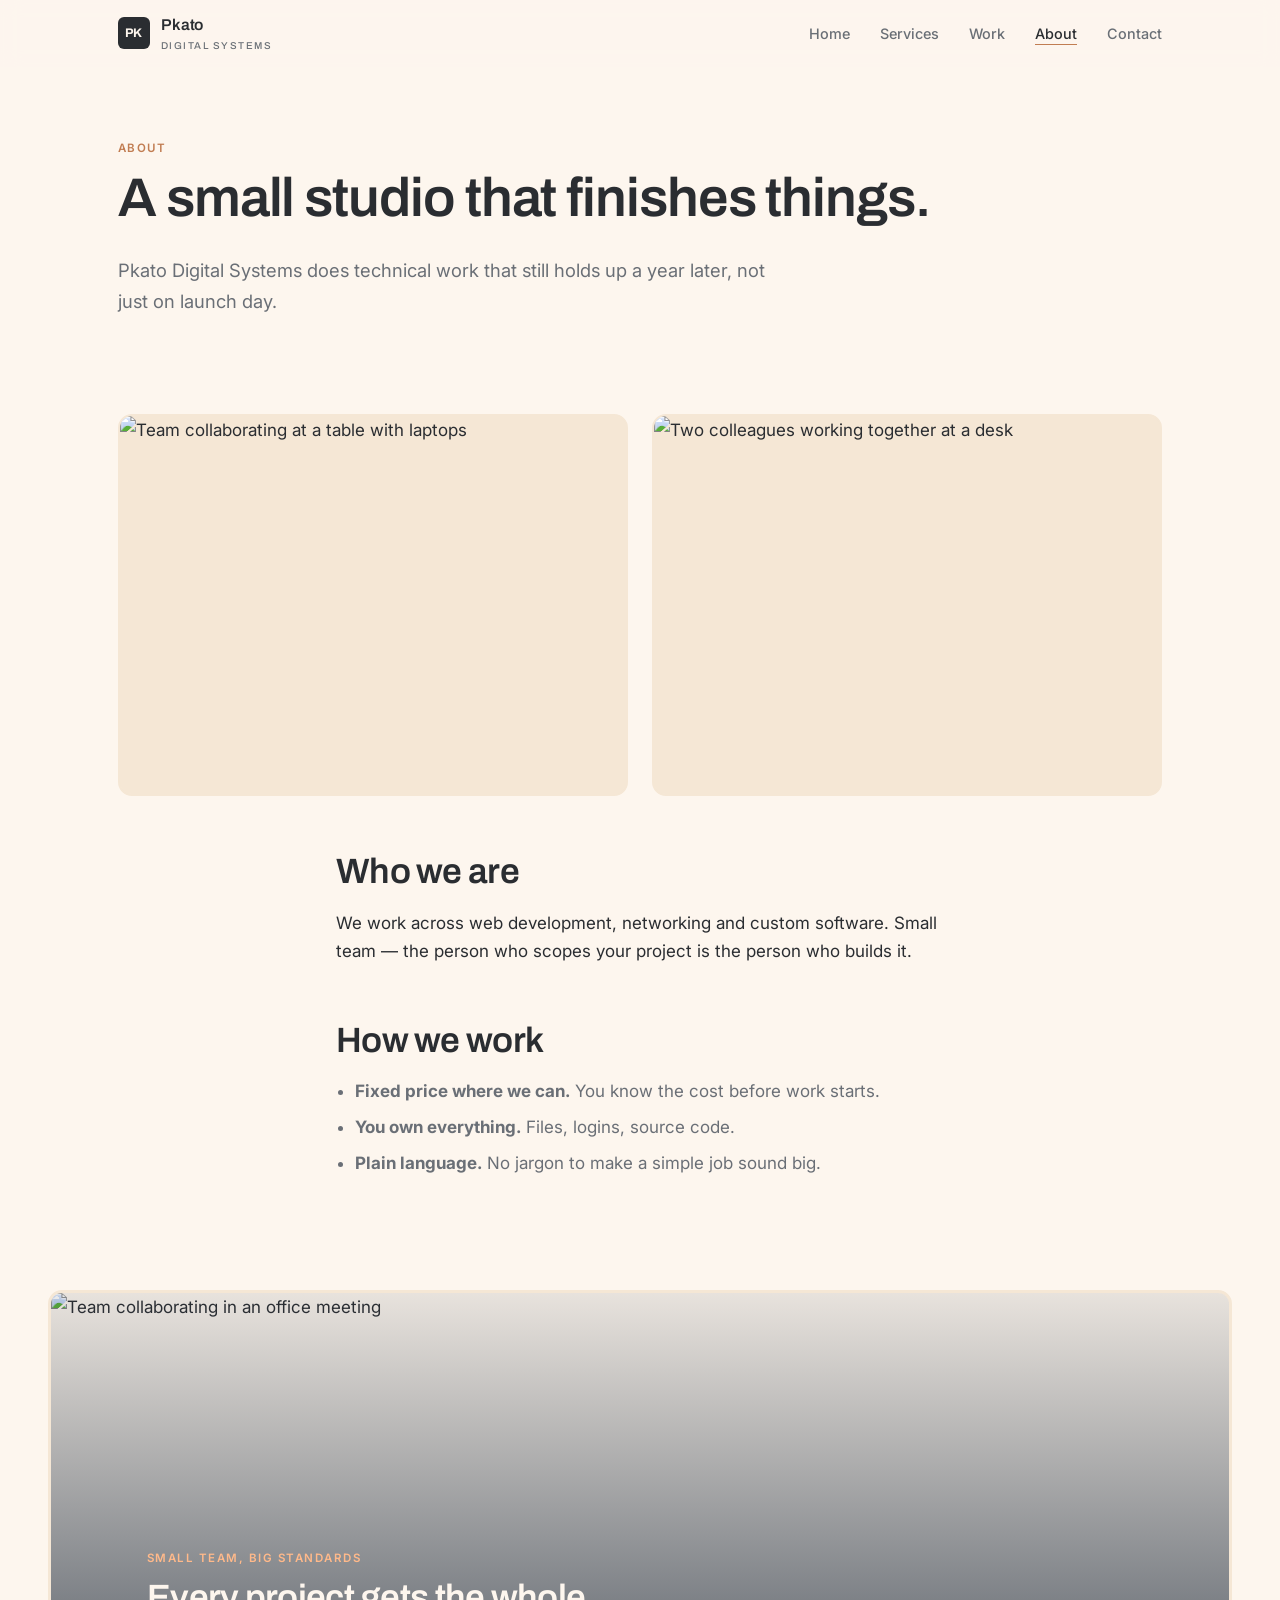
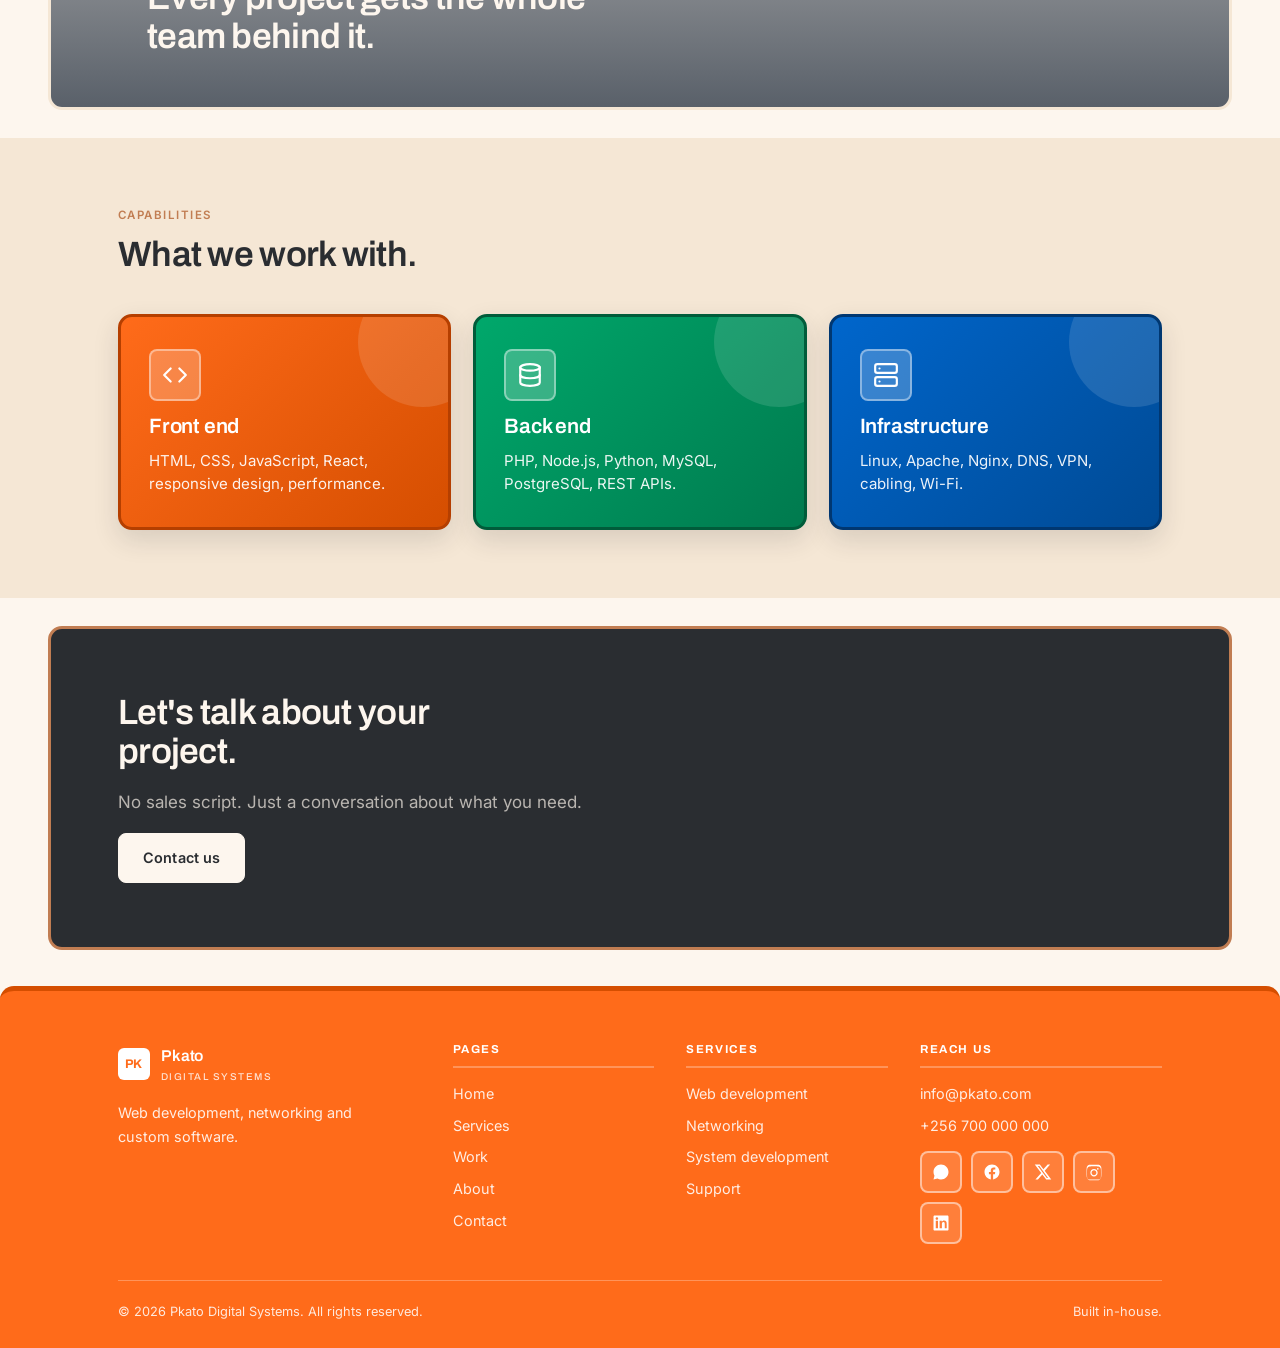
==== about.html @ 82ded81c "first upload" ====
<!DOCTYPE html>
<html lang="en">
<head>
<meta charset="utf-8">
<meta name="viewport" content="width=device-width, initial-scale=1">
<title>About — Pkato Digital Systems</title>
<meta name="description" content="A small technical studio building websites, networks and software.">
<link rel="preconnect" href="https://fonts.googleapis.com">
<link rel="preconnect" href="https://fonts.gstatic.com" crossorigin>
<link href="https://fonts.googleapis.com/css2?family=Archivo:wght@400;500;600;700&family=Inter:wght@400;500;600&display=swap" rel="stylesheet">
<link rel="stylesheet" href="css/style.css">
<link rel="icon" href="data:image/svg+xml,<svg xmlns='http://www.w3.org/2000/svg' viewBox='0 0 100 100'><rect width='100' height='100' fill='%23ff6b1a'/><text x='50' y='68' font-size='52' font-family='Arial' font-weight='bold' fill='%23fff' text-anchor='middle'>P</text></svg>">
</head>
<body>

<header class="site-header">
  <div class="wrap">
    <a class="brand" href="index.html">
      <span class="brand-mark">PK</span>
      <span class="brand-text">Pkato<span>Digital Systems</span></span>
    </a>
    <button class="nav-toggle" aria-label="Menu" aria-expanded="false">
      <span></span><span></span><span></span>
    </button>
    <nav class="site-nav">
      <ul>
        <li><a href="index.html">Home</a></li>
        <li><a href="services.html">Services</a></li>
        <li><a href="work.html">Work</a></li>
        <li><a href="about.html" aria-current="page">About</a></li>
        <li><a href="contact.html">Contact</a></li>
      </ul>
    </nav>
  </div>
</header>

<main>

  <section class="hero" style="padding-bottom:0">
    <div class="wrap">
      <p class="eyebrow">About</p>
      <h1>A small studio that finishes things.</h1>
      <p class="lede">Pkato Digital Systems does technical work that still holds up a year later, not just on launch day.</p>
    </div>
  </section>

  <section class="section">
    <div class="wrap">
      <div class="about-grid">
        <div class="img-frame">
          <img src="https://images.unsplash.com/photo-1522071820081-009f0129c71c?auto=format&fit=crop&w=900&q=80" alt="Team collaborating at a table with laptops">
        </div>
        <div class="img-frame">
          <img src="https://images.unsplash.com/photo-1600880292203-757bb62b4baf?auto=format&fit=crop&w=900&q=80" alt="Two colleagues working together at a desk">
        </div>
      </div>
    </div>

    <div class="wrap prose" style="margin-top:clamp(32px,5vw,56px)">
      <h2>Who we are</h2>
      <p>We work across web development, networking and custom software. Small team — the person who scopes your project is the person who builds it.</p>

      <h2>How we work</h2>
      <ul>
        <li><strong>Fixed price where we can.</strong> You know the cost before work starts.</li>
        <li><strong>You own everything.</strong> Files, logins, source code.</li>
        <li><strong>Plain language.</strong> No jargon to make a simple job sound big.</li>
      </ul>
    </div>
  </section>

  <section class="image-band">
    <img src="https://images.unsplash.com/photo-1552664730-d307ca884978?auto=format&fit=crop&w=1600&q=80" alt="Team collaborating in an office meeting">
    <div class="image-band-overlay">
      <div class="wrap">
        <p class="eyebrow">Small team, big standards</p>
        <h2>Every project gets the whole team behind it.</h2>
      </div>
    </div>
  </section>

  <section class="section section-alt">
    <div class="wrap">
      <div class="section-head reveal">
        <p class="eyebrow">Capabilities</p>
        <h2>What we work with.</h2>
      </div>
      <div class="cap-grid">
        <div class="cap-card cap-orange reveal">
          <span class="cap-icon">
            <svg viewBox="0 0 24 24" fill="none" stroke="currentColor" stroke-width="2" stroke-linecap="round" stroke-linejoin="round"><polyline points="16 18 22 12 16 6"/><polyline points="8 6 2 12 8 18"/></svg>
          </span>
          <h3>Front end</h3>
          <p>HTML, CSS, JavaScript, React, responsive design, performance.</p>
        </div>
        <div class="cap-card cap-green reveal">
          <span class="cap-icon">
            <svg viewBox="0 0 24 24" fill="none" stroke="currentColor" stroke-width="2" stroke-linecap="round" stroke-linejoin="round"><ellipse cx="12" cy="5" rx="9" ry="3"/><path d="M21 12c0 1.66-4 3-9 3s-9-1.34-9-3"/><path d="M3 5v14c0 1.66 4 3 9 3s9-1.34 9-3V5"/></svg>
          </span>
          <h3>Back end</h3>
          <p>PHP, Node.js, Python, MySQL, PostgreSQL, REST APIs.</p>
        </div>
        <div class="cap-card cap-blue reveal">
          <span class="cap-icon">
            <svg viewBox="0 0 24 24" fill="none" stroke="currentColor" stroke-width="2" stroke-linecap="round" stroke-linejoin="round"><rect x="2" y="2" width="20" height="8" rx="2"/><rect x="2" y="14" width="20" height="8" rx="2"/><line x1="6" y1="6" x2="6.01" y2="6"/><line x1="6" y1="18" x2="6.01" y2="18"/></svg>
          </span>
          <h3>Infrastructure</h3>
          <p>Linux, Apache, Nginx, DNS, VPN, cabling, Wi-Fi.</p>
        </div>
      </div>
    </div>
  </section>

  <section class="cta">
    <div class="wrap">
      <h2>Let's talk about your project.</h2>
      <p>No sales script. Just a conversation about what you need.</p>
      <a class="btn btn-solid" href="contact.html">Contact us</a>
    </div>
  </section>

</main>

<footer class="site-footer">
  <div class="wrap">
    <div class="cols">
      <div>
        <a class="brand" href="index.html">
          <span class="brand-mark">PK</span>
          <span class="brand-text">Pkato<span>Digital Systems</span></span>
        </a>
        <p style="margin-top:16px;max-width:32ch">Web development, networking and custom software.</p>
      </div>
      <div>
        <h4>Pages</h4>
        <ul>
          <li><a href="index.html">Home</a></li>
          <li><a href="services.html">Services</a></li>
          <li><a href="work.html">Work</a></li>
          <li><a href="about.html">About</a></li>
          <li><a href="contact.html">Contact</a></li>
        </ul>
      </div>
      <div>
        <h4>Services</h4>
        <ul>
          <li><a href="services.html#web">Web development</a></li>
          <li><a href="services.html#networking">Networking</a></li>
          <li><a href="services.html#systems">System development</a></li>
          <li><a href="services.html#support">Support</a></li>
        </ul>
      </div>
      <div>
        <h4>Reach us</h4>
        <ul>
          <li><a href="mailto:info@pkato.com">info@pkato.com</a></li>
          <li><a href="tel:+256700000000">+256 700 000 000</a></li>
        </ul>
        <div class="socials" style="margin-top:14px">
          <a href="https://wa.me/256700000000" target="_blank" rel="noopener" aria-label="WhatsApp">
            <svg viewBox="0 0 24 24" fill="currentColor"><path d="M17.5 14.4c-.3-.2-1.7-.8-2-.9-.3-.1-.5-.2-.7.1-.2.3-.7.9-.9 1.1-.2.2-.3.2-.6.1-.3-.2-1.2-.5-2.4-1.5-.9-.8-1.5-1.8-1.7-2.1-.2-.3 0-.5.1-.6.1-.1.3-.3.4-.5.1-.2.2-.3.2-.5s0-.4-.1-.5c-.1-.2-.7-1.6-.9-2.2-.2-.6-.5-.5-.7-.5h-.6c-.2 0-.5.1-.8.4-.3.3-1 1-1 2.4 0 1.4 1.1 2.8 1.2 3 .2.2 2.1 3.2 5.1 4.4 3 1.2 3.3.8 3.9.7.6-.1 1.9-.8 2.2-1.5.3-.7.3-1.4.2-1.5-.1-.1-.3-.2-.6-.3zM12 2C6.5 2 2 6.5 2 12c0 1.8.5 3.4 1.3 4.9L2 22l5.3-1.3c1.4.8 3 1.3 4.7 1.3 5.5 0 10-4.5 10-10S17.5 2 12 2z"/></svg>
          </a>
          <a href="https://facebook.com/pkatodigital" target="_blank" rel="noopener" aria-label="Facebook">
            <svg viewBox="0 0 24 24" fill="currentColor"><path d="M22 12c0-5.5-4.5-10-10-10S2 6.5 2 12c0 5 3.7 9.1 8.4 9.9v-7H7.9V12h2.5V9.8c0-2.5 1.5-3.9 3.8-3.9 1.1 0 2.2.2 2.2.2v2.5h-1.3c-1.2 0-1.6.8-1.6 1.6V12h2.8l-.4 2.9h-2.4v7c4.8-.8 8.5-4.9 8.5-9.9z"/></svg>
          </a>
          <a href="https://twitter.com/pkatodigital" target="_blank" rel="noopener" aria-label="X">
            <svg viewBox="0 0 24 24" fill="currentColor"><path d="M18.2 2h3.3l-7.2 8.3L23 22h-6.7l-5.2-6.8L5.2 22H1.9l7.7-8.8L1 2h6.8l4.7 6.2L18.2 2zm-1.2 18h1.8L7.1 3.9H5.1L17 20z"/></svg>
          </a>
          <a href="https://instagram.com/pkatodigital" target="_blank" rel="noopener" aria-label="Instagram">
            <svg viewBox="0 0 24 24" fill="currentColor"><path d="M12 2.2c3.2 0 3.6 0 4.9.1 1.2.1 1.8.2 2.2.4.6.2 1 .5 1.4.9.4.4.7.8.9 1.4.2.4.4 1 .4 2.2.1 1.3.1 1.6.1 4.9s0 3.6-.1 4.9c-.1 1.2-.2 1.8-.4 2.2-.2.6-.5 1-.9 1.4-.4.4-.8.7-1.4.9-.4.2-1 .4-2.2.4-1.3.1-1.6.1-4.9.1s-3.6 0-4.9-.1c-1.2-.1-1.8-.2-2.2-.4-.6-.2-1-.5-1.4-.9-.4-.4-.7-.8-.9-1.4-.2-.4-.4-1-.4-2.2-.1-1.3-.1-1.6-.1-4.9s0-3.6.1-4.9c.1-1.2.2-1.8.4-2.2.2-.6.5-1 .9-1.4.4-.4.8-.7 1.4-.9.4-.2 1-.4 2.2-.4 1.3-.1 1.6-.1 4.9-.1zm0 2.2c-3.1 0-3.5 0-4.7.1-1.1.1-1.7.2-2.1.4-.5.2-.9.5-1.2.8-.3.3-.6.7-.8 1.2-.2.4-.3 1-.4 2.1-.1 1.2-.1 1.6-.1 4.7s0 3.5.1 4.7c.1 1.1.2 1.7.4 2.1.2.5.5.9.8 1.2.3.3.7.6 1.2.8.4.2 1 .3 2.1.4 1.2.1 1.6.1 4.7.1s3.5 0 4.7-.1c1.1-.1 1.7-.2 2.1-.4.5-.2.9-.5 1.2-.8.3-.3.6-.7.8-1.2.2-.4.3-1 .4-2.1.1-1.2.1-1.6.1-4.7s0-3.5-.1-4.7c-.1-1.1-.2-1.7-.4-2.1-.2-.5-.5-.9-.8-1.2-.3-.3-.7-.6-1.2-.8-.4-.2-1-.3-2.1-.4-1.2-.1-1.6-.1-4.7-.1zm0 3.7c2.7 0 4.9 2.2 4.9 4.9s-2.2 4.9-4.9 4.9-4.9-2.2-4.9-4.9 2.2-4.9 4.9-4.9zm0 8.1c1.8 0 3.2-1.4 3.2-3.2s-1.4-3.2-3.2-3.2-3.2 1.4-3.2 3.2 1.4 3.2 3.2 3.2zm6.2-8.3c0 .6-.5 1.1-1.1 1.1s-1.1-.5-1.1-1.1.5-1.1 1.1-1.1 1.1.5 1.1 1.1z"/></svg>
          </a>
          <a href="https://linkedin.com/company/pkatodigital" target="_blank" rel="noopener" aria-label="LinkedIn">
            <svg viewBox="0 0 24 24" fill="currentColor"><path d="M20.5 2h-17C2.7 2 2 2.7 2 3.5v17c0 .8.7 1.5 1.5 1.5h17c.8 0 1.5-.7 1.5-1.5v-17c0-.8-.7-1.5-1.5-1.5zM8 19H5V9h3v10zM6.5 7.7c-1 0-1.7-.8-1.7-1.7s.8-1.7 1.7-1.7 1.7.8 1.7 1.7-.8 1.7-1.7 1.7zM20 19h-3v-5.3c0-1.3 0-2.9-1.8-2.9-1.8 0-2 1.4-2 2.8V19h-3V9h2.9v1.4h.1c.4-.8 1.4-1.6 2.8-1.6 3 0 3.6 2 3.6 4.6V19z"/></svg>
          </a>
        </div>
      </div>
    </div>
    <div class="legal">
      <span>&copy; <span data-year></span> Pkato Digital Systems. All rights reserved.</span>
      <span>Built in-house.</span>
    </div>
  </div>
</footer>

<script src="js/main.js"></script>
</body>
</html>
---- css/style.css ----
:root{
  --ink:#2a2d31;
  --ink-soft:#6a6f76;
  --paper:#fdf6ee;
  --sand:#f5e7d5;
  --cream:#faf0e1;
  --accent:#c17d52;
  --navy:#2b3644;
  --line:rgba(42,45,49,.1);
  --max:1140px;
  --pad:clamp(18px,4vw,48px);
  --radius:14px;
  --radius-sm:8px;
  --radius-xs:6px;
  --display:'Archivo',system-ui,-apple-system,sans-serif;
  --body:'Inter',system-ui,-apple-system,sans-serif;
}

*,*::before,*::after{box-sizing:border-box}
html{scroll-behavior:smooth}
body{
  margin:0;background:var(--paper);color:var(--ink);
  font-family:var(--body);font-size:17px;line-height:1.65;
  -webkit-font-smoothing:antialiased;
}
img{max-width:100%;display:block}
a{color:inherit}

h1,h2,h3,h4{
  font-family:var(--display);font-weight:600;line-height:1.1;
  letter-spacing:-.02em;margin:0 0 .5em;
}
h1{font-size:clamp(2rem,4.6vw,3.4rem)}
h2{font-size:clamp(1.5rem,2.9vw,2.2rem)}
h3{font-size:1.15rem;letter-spacing:-.01em}
p{margin:0 0 1em}

.wrap{max-width:var(--max);margin:0 auto;padding:0 var(--pad)}
.eyebrow{
  font-size:.72rem;text-transform:uppercase;letter-spacing:.13em;
  font-weight:600;color:var(--accent);margin:0 0 .9em;
}
.lede{font-size:clamp(1.02rem,1.5vw,1.15rem);color:var(--ink-soft);max-width:54ch}

.site-header{
  position:sticky;top:0;z-index:50;
  background:rgba(253,246,238,.9);
  backdrop-filter:blur(10px);
  border-bottom:1px solid transparent;transition:border-color .25s;
}
.site-header.is-scrolled{border-bottom-color:var(--line)}
.site-header .wrap{display:flex;align-items:center;justify-content:space-between;height:66px}
.brand{display:flex;align-items:center;gap:11px;text-decoration:none}
.brand-mark{
  width:32px;height:32px;flex:none;background:var(--ink);color:var(--paper);
  border-radius:var(--radius-xs);display:grid;place-items:center;
  font-family:var(--display);font-weight:700;font-size:.78rem;letter-spacing:.02em;
}
.brand-text{font-family:var(--display);font-weight:600;font-size:.98rem;letter-spacing:-.01em}
.brand-text span{display:block;font-size:.62rem;letter-spacing:.15em;text-transform:uppercase;color:var(--ink-soft);font-weight:500}

.site-nav ul{display:flex;gap:30px;list-style:none;margin:0;padding:0}
.site-nav a{
  text-decoration:none;font-size:.9rem;font-weight:500;color:var(--ink-soft);
  padding-bottom:2px;border-bottom:1px solid transparent;transition:.2s;
}
.site-nav a:hover,.site-nav a[aria-current="page"]{color:var(--ink);border-bottom-color:var(--accent)}

.nav-toggle{display:none;background:none;border:1px solid var(--line);border-radius:var(--radius-xs);width:40px;height:36px;cursor:pointer;padding:0}
.nav-toggle span{display:block;width:18px;height:1.5px;background:var(--ink);margin:3.5px auto}

.btn{
  display:inline-block;padding:12px 24px;text-decoration:none;
  font-size:.9rem;font-weight:600;letter-spacing:.01em;
  border:1px solid var(--ink);border-radius:var(--radius-sm);
  transition:.2s;cursor:pointer;font-family:var(--body);
}
.btn-solid{background:var(--ink);color:var(--paper)}
.btn-solid:hover{background:var(--accent);border-color:var(--accent);color:#fff}
.btn-ghost{background:transparent;color:var(--ink)}
.btn-ghost:hover{background:var(--ink);color:var(--paper)}

.img-frame{
  overflow:hidden;border-radius:var(--radius);
  background:var(--sand);border:2px solid var(--sand);
}
.img-frame img{width:100%;height:100%;object-fit:cover;display:block;transition:transform .7s ease}
.img-frame:hover img{transform:scale(1.04)}

.hero{padding:clamp(40px,6vw,72px) 0 clamp(32px,5vw,56px)}
.hero-split{
  display:grid;grid-template-columns:1.05fr .95fr;
  gap:clamp(24px,4vw,52px);align-items:center;
  margin-bottom:clamp(32px,4vw,48px);
}
.hero-media{aspect-ratio:4/5;border-radius:var(--radius);border:2px solid var(--accent)}
.hero-split h1{max-width:16ch}
.hero .lede{margin-bottom:1.6em}
.actions{display:flex;flex-wrap:wrap;gap:12px}

.hero-facts{
  display:grid;grid-template-columns:repeat(auto-fit,minmax(200px,1fr));
  gap:14px;background:none;border-top:none;padding-top:0;margin-top:12px;
}
.hero-facts div{padding:26px 26px;border-radius:var(--radius);border:3px solid transparent}
.hero-facts div:nth-child(1){background:#ff6b1a;border-color:#d54e00}
.hero-facts div:nth-child(2){background:#00a86b;border-color:#007a4e}
.hero-facts div:nth-child(3){background:#0066cc;border-color:#004a94}
.hero-facts dt{
  font-family:var(--display);font-size:1.4rem;font-weight:700;
  letter-spacing:-.02em;margin-bottom:4px;color:#fff;
}
.hero-facts dd{margin:0;font-size:.9rem;color:rgba(255,255,255,.92)}

.image-band{
  position:relative;height:clamp(260px,40vw,420px);
  overflow:hidden;margin:clamp(16px,3vw,28px) var(--pad);
  border-radius:var(--radius);border:3px solid var(--sand);
}
.image-band img{width:100%;height:100%;object-fit:cover}
.image-band::before{
  content:"";position:absolute;inset:0;
  background:linear-gradient(180deg,rgba(43,54,68,.1) 0%,rgba(43,54,68,.78) 100%);
  z-index:1;
}
.image-band-overlay{
  position:absolute;bottom:0;left:0;right:0;
  padding:clamp(28px,4vw,52px) clamp(24px,4vw,48px);z-index:2;color:var(--paper);
}
.image-band-overlay h2{color:var(--paper);max-width:24ch;margin:0}
.image-band-overlay .eyebrow{color:#ffb98a}

.section{padding:clamp(36px,5.5vw,68px) 0}
.section-alt{background:var(--sand)}
.section-cream{background:var(--cream)}
.section-head{max-width:60ch;margin-bottom:clamp(24px,3.5vw,40px)}

.service-block{
  padding:clamp(28px,4vw,44px);
  border:2px solid var(--line);
  border-radius:var(--radius);
  background:#fff;margin-bottom:22px;
}
.service-block:last-child{margin-bottom:0}

.service-body{max-width:72ch;margin-bottom:clamp(22px,3vw,34px)}
.service-head{display:flex;align-items:baseline;gap:16px;margin-bottom:.5em}
.service-num{
  font-family:var(--display);font-size:.78rem;font-weight:600;
  color:var(--accent);letter-spacing:.08em;
}
.service-body h3{margin:0;font-size:clamp(1.35rem,2.2vw,1.7rem)}
.service-body p{margin:0 0 1em;color:var(--ink-soft);font-size:.98rem}

.service-tags{list-style:none;padding:0;margin:0;display:flex;flex-wrap:wrap;gap:8px}
.service-tags li{
  font-size:.76rem;font-weight:500;letter-spacing:.02em;
  padding:5px 12px;border-radius:100px;
  background:var(--sand);color:var(--ink);border:1px solid var(--line);
}

.service-media{display:grid;grid-template-columns:1fr 1fr;gap:clamp(12px,2vw,20px)}
.service-media .img-frame{aspect-ratio:16/11;border:2px solid var(--sand)}

.service-meta{
  display:flex;gap:24px;flex-wrap:wrap;
  margin-top:clamp(18px,2.5vw,26px);
  padding-top:clamp(18px,2.5vw,26px);
  border-top:1px dashed var(--line);
  font-size:.82rem;color:var(--ink-soft);
}
.service-meta span{display:flex;align-items:center;gap:6px}
.service-meta strong{color:var(--accent);font-weight:700;font-family:var(--display)}

.rows{border-top:1px solid var(--line)}
.row{
  display:grid;grid-template-columns:48px 1.15fr 1fr;
  gap:clamp(16px,2.5vw,36px);
  padding:24px 0;border-bottom:1px solid var(--line);align-items:start;
}
.row-num{font-family:var(--display);font-size:.75rem;font-weight:600;color:var(--accent);letter-spacing:.08em;padding-top:5px}
.row h3{margin:0 0 .3em}
.row p{margin:0;color:var(--ink-soft);font-size:.93rem}
.row-media{aspect-ratio:4/3;margin-top:0;border-radius:var(--radius-sm)}

.grid{display:grid;gap:16px}
.grid-3{grid-template-columns:repeat(auto-fit,minmax(240px,1fr))}
.grid-2{grid-template-columns:repeat(auto-fit,minmax(280px,1fr))}
.card{
  background:#fff;padding:26px 24px;
  border-radius:var(--radius);border:2px solid var(--line);
}
.card h3{margin-bottom:.4em}
.card p{margin:0;color:var(--ink-soft);font-size:.92rem}

.stats{
  background:#fff3e0;color:var(--ink);
  padding:clamp(44px,6vw,72px) 0;
  margin:clamp(16px,3vw,28px) var(--pad);
  border-radius:var(--radius);border:3px solid #ff6b1a;
}
.stats .wrap{padding:0 clamp(24px,4vw,48px)}
.stats-grid{
  display:grid;grid-template-columns:repeat(auto-fit,minmax(160px,1fr));
  gap:32px;text-align:center;
}
.stats-grid > div{
  padding:18px 12px;border-radius:var(--radius-sm);
  border:2px dashed rgba(255,107,26,.28);
}
.stats-grid strong{
  display:block;font-family:var(--display);
  font-size:clamp(2.4rem,5vw,3.6rem);font-weight:800;
  letter-spacing:-.04em;line-height:1;margin-bottom:10px;
}
.stats-grid > div:nth-child(1) strong{color:#ff6b1a}
.stats-grid > div:nth-child(2) strong{color:#00a86b}
.stats-grid > div:nth-child(3) strong{color:#0066cc}
.stats-grid > div:nth-child(4) strong{color:#c4128f}
.stats-grid span{
  display:block;font-size:.78rem;color:var(--ink);
  text-transform:uppercase;letter-spacing:.14em;font-weight:700;
}

.process-grid{display:grid;grid-template-columns:repeat(auto-fit,minmax(210px,1fr));gap:16px}
.process-card{padding:28px 24px;border-radius:var(--radius);color:#fff;border:3px solid transparent}
.process-card .num{
  display:block;font-family:var(--display);font-size:.7rem;font-weight:600;
  letter-spacing:.14em;opacity:.78;margin-bottom:.9em;
}
.process-card h3{color:#fff;margin-bottom:.35em;font-size:1.15rem}
.process-card p{margin:0;color:rgba(255,255,255,.92);font-size:.92rem;line-height:1.5}
.process-card.c1{background:#c17d52;border-color:#9a5a35}
.process-card.c2{background:#7d9471;border-color:#5b6f50}
.process-card.c3{background:#5f7c9a;border-color:#425a75}
.process-card.c4{background:#8b6a8f;border-color:#6a4d6e}

/* ===== WORK GRID — colored outer borders only ===== */
.work-grid{display:grid;grid-template-columns:repeat(auto-fit,minmax(280px,1fr));gap:22px}
.work-item{
  text-decoration:none;display:block;
  padding:14px;
  border-radius:var(--radius);
  background:#fff;
  border:3px solid var(--sand);
  transition:transform .3s ease,box-shadow .3s ease;
}
.work-item:hover{
  transform:translateY(-4px);
  box-shadow:0 14px 32px rgba(42,45,49,.12);
}
.work-thumb{
  aspect-ratio:4/3;position:relative;overflow:hidden;
  border-radius:var(--radius-sm);
}
.work-thumb img{
  width:100%;height:100%;object-fit:cover;
  transition:transform .7s ease,filter .5s ease;
  filter:grayscale(.12) contrast(1.02);
}
.work-item:hover .work-thumb img{transform:scale(1.05);filter:grayscale(0)}
.work-item h3{margin:14px 0 3px;font-size:1.02rem;padding:0 6px}
.work-item p{margin:0 0 6px;font-size:.86rem;color:var(--ink-soft);padding:0 6px}

.work-item.c-orange{border-color:#ff6b1a}
.work-item.c-green{border-color:#00a86b}
.work-item.c-blue{border-color:#0066cc}
.work-item.c-pink{border-color:#c4128f}
.work-item.c-purple{border-color:#7c4dff}
.work-item.c-teal{border-color:#009688}
.work-item.c-red{border-color:#e53935}
.work-item.c-gold{border-color:#f0a500}
.work-item.c-brown{border-color:#8d6e63}

.prose{max-width:64ch}
.prose h2{margin-top:1.6em}
.prose ul{padding-left:1.1em;color:var(--ink-soft)}
.prose li{margin-bottom:.45em}

.about-grid{display:grid;grid-template-columns:1fr 1fr;gap:clamp(14px,2vw,24px)}
.about-grid .img-frame{aspect-ratio:4/3;border-radius:var(--radius);border:2px solid var(--sand)}

.form{display:grid;gap:16px;max-width:600px}
.field{display:grid;gap:6px}
.field label{font-size:.78rem;font-weight:600;letter-spacing:.03em;text-transform:uppercase;color:var(--ink-soft)}
.field input,.field select,.field textarea{
  font:inherit;padding:12px 14px;border:2px solid var(--line);
  background:#fff;color:var(--ink);border-radius:var(--radius-sm);
  transition:border-color .2s,box-shadow .2s;
}
.field textarea{resize:vertical;min-height:130px}
.field input:focus,.field select:focus,.field textarea:focus{
  outline:none;border-color:var(--accent);
  box-shadow:0 0 0 3px rgba(193,125,82,.15);
}
.form-note{font-size:.82rem;color:var(--ink-soft)}

.info-list{list-style:none;padding:0;margin:0}
.info-list li{padding:16px 0;border-bottom:1px solid var(--line)}
.info-list li:last-child{border-bottom:none}
.info-list strong{display:block;font-size:.72rem;text-transform:uppercase;letter-spacing:.13em;color:var(--ink-soft);font-weight:600;margin-bottom:5px}
.info-list a{text-decoration:none;border-bottom:1px solid var(--line);transition:.2s}
.info-list a:hover{border-bottom-color:var(--accent);color:var(--accent)}

.socials{display:flex;gap:9px;flex-wrap:wrap;align-items:center}
.socials a{
  display:grid;place-items:center;width:42px;height:42px;
  border:2px solid var(--line);color:var(--ink-soft);
  border-radius:var(--radius-sm);transition:.2s;text-decoration:none;
  background:#fff;
}
.socials a:hover{background:var(--accent);border-color:var(--accent);color:#fff}
.socials svg{width:18px;height:18px;display:block}
.socials-lg a{width:48px;height:48px;border-radius:var(--radius)}
.socials-lg svg{width:21px;height:21px}
.socials-label{font-size:.72rem;text-transform:uppercase;letter-spacing:.13em;font-weight:600;color:var(--ink-soft);margin-bottom:12px}

.cta{
  background:var(--ink);color:var(--paper);
  padding:clamp(36px,5vw,64px) 0;
  margin:clamp(16px,3vw,28px) var(--pad);
  border-radius:var(--radius);border:3px solid var(--accent);
}
.cta .wrap{padding:0 clamp(24px,4vw,48px)}
.cta h2{color:var(--paper);max-width:20ch}
.cta p{color:rgba(253,246,238,.68);max-width:48ch}
.cta .btn-solid{background:var(--paper);color:var(--ink);border-color:var(--paper)}
.cta .btn-solid:hover{background:var(--accent);border-color:var(--accent);color:#fff}

.site-footer{
  background:#ff6b1a;color:#fff;
  padding:52px 0 26px;font-size:.9rem;
  margin-top:clamp(20px,3vw,36px);
  border-radius:var(--radius) var(--radius) 0 0;
  border-top:5px solid #d54e00;
}
.site-footer .cols{
  display:grid;grid-template-columns:1.5fr 1fr 1fr 1.2fr;
  gap:32px;margin-bottom:36px;
}
.site-footer h4{
  color:#fff;font-size:.72rem;text-transform:uppercase;
  letter-spacing:.14em;margin-bottom:14px;font-weight:700;
  padding-bottom:10px;border-bottom:2px solid rgba(255,255,255,.28);
}
.site-footer ul{list-style:none;padding:0;margin:0}
.site-footer li{margin-bottom:8px}
.site-footer a{text-decoration:none;color:rgba(255,255,255,.88);transition:.2s}
.site-footer a:hover{color:#fff;text-decoration:underline}
.site-footer .brand-text{color:#fff}
.site-footer .brand-text span{color:rgba(255,255,255,.8)}
.site-footer .brand-mark{background:#fff;color:#ff6b1a}
.site-footer p{color:rgba(255,255,255,.88)}
.site-footer .socials a{
  border-color:rgba(255,255,255,.5);
  color:#fff;background:rgba(255,255,255,.14);
}
.site-footer .socials a:hover{background:#fff;border-color:#fff;color:#ff6b1a}
.legal{
  border-top:1px solid rgba(255,255,255,.28);
  padding-top:20px;display:flex;justify-content:space-between;
  gap:14px;flex-wrap:wrap;font-size:.8rem;
  color:rgba(255,255,255,.85);
}

.reveal{opacity:0;transform:translateY(12px);transition:opacity .6s ease,transform .6s ease}
.reveal.in{opacity:1;transform:none}
@media (prefers-reduced-motion:reduce){
  .reveal{opacity:1;transform:none;transition:none}
  html{scroll-behavior:auto}
}

@media(max-width:820px){
  .site-nav{position:absolute;top:66px;left:0;right:0;background:var(--paper);border-bottom:1px solid var(--line);display:none}
  .site-nav.is-open{display:block}
  .site-nav ul{flex-direction:column;gap:0;padding:8px var(--pad) 18px}
  .site-nav li{border-bottom:1px solid var(--line)}
  .site-nav a{display:block;padding:14px 0;border:none}
  .nav-toggle{display:block}
  .hero-split{grid-template-columns:1fr}
  .hero-media{aspect-ratio:4/3}
  .row{grid-template-columns:1fr;gap:12px}
  .row-media{aspect-ratio:16/9}
  .service-media{grid-template-columns:1fr}
  .about-grid{grid-template-columns:1fr}
  .site-footer .cols{grid-template-columns:1fr;gap:28px}
}
/* ===== BEAUTIFUL CONTACT CARDS ===== */
.contact-grid{
  display:grid;
  grid-template-columns:repeat(auto-fit,minmax(340px,1fr));
  gap:28px;
}

.contact-card{
  position:relative;
  background:#fff;
  padding:clamp(24px,3vw,36px);
  border-radius:var(--radius);
  border:2px solid var(--line);
  box-shadow:0 10px 28px rgba(42,45,49,.06);
  transition:box-shadow .3s ease,transform .3s ease;
  overflow:hidden;
}
.contact-card:hover{
  box-shadow:0 18px 44px rgba(42,45,49,.1);
  transform:translateY(-3px);
}
.contact-card::before{
  content:"";
  position:absolute;
  top:0;left:0;right:0;
  height:5px;
  background:linear-gradient(90deg,#ff6b1a,#00a86b,#0066cc,#c4128f);
}
.contact-card:first-child::before{background:linear-gradient(90deg,#ff6b1a,#f0a500)}
.contact-card:last-child::before{background:linear-gradient(90deg,#0066cc,#7c4dff,#009688)}

.contact-card-head{
  display:flex;
  align-items:center;
  gap:14px;
  margin-bottom:20px;
}
.contact-card-head h3{
  margin:0;
  font-size:1.25rem;
  letter-spacing:-.01em;
}
.contact-icon{
  width:44px;height:44px;
  flex:none;
  border-radius:var(--radius-sm);
  display:grid;
  place-items:center;
  color:#fff;
}
.contact-icon svg{width:22px;height:22px}
.contact-icon.c-orange{background:#ff6b1a;box-shadow:0 6px 16px rgba(255,107,26,.35)}
.contact-icon.c-blue{background:#0066cc;box-shadow:0 6px 16px rgba(0,102,204,.35)}

.contact-card .img-frame{
  border:2px solid var(--line);
}
.contact-card .form{margin-top:6px}

.contact-card .info-list li{
  padding:14px 0;
}
.contact-card .socials a{
  border-width:2px;
}
/* ===== BEAUTIFUL FORM FIELDS ===== */
.contact-card .field input,
.contact-card .field select,
.contact-card .field textarea{
  border:2px solid #f0e0cc;
  background:#fffdfa;
  border-radius:var(--radius-sm);
  transition:border-color .25s ease,box-shadow .25s ease,background .25s ease;
}
.contact-card .field input:hover,
.contact-card .field select:hover,
.contact-card .field textarea:hover{
  border-color:#e6c9a8;
}
.contact-card .field input:focus,
.contact-card .field select:focus,
.contact-card .field textarea:focus{
  outline:none;
  border-color:#ff6b1a;
  background:#fff;
  box-shadow:0 0 0 4px rgba(255,107,26,.14);
}
.contact-card .field label{
  color:#c17d52;
  font-weight:700;
  letter-spacing:.08em;
}
.contact-card .field select{
  appearance:none;
  background-image:url("data:image/svg+xml;utf8,<svg xmlns='http://www.w3.org/2000/svg' width='14' height='14' viewBox='0 0 24 24' fill='none' stroke='%23c17d52' stroke-width='3' stroke-linecap='round' stroke-linejoin='round'><polyline points='6 9 12 15 18 9'/></svg>");
  background-repeat:no-repeat;
  background-position:right 14px center;
  padding-right:38px;
}

/* give the second card a blue accent for its fields too */
.contact-card:last-child .field input:focus,
.contact-card:last-child .field select:focus,
.contact-card:last-child .field textarea:focus{
  border-color:#0066cc;
  box-shadow:0 0 0 4px rgba(0,102,204,.14);
}

/* nicer send button */
.contact-card .btn-solid{
  background:#ff6b1a;
  border-color:#ff6b1a;
  color:#fff;
  padding:14px 28px;
  font-size:.95rem;
  box-shadow:0 8px 20px rgba(255,107,26,.28);
}
.contact-card .btn-solid:hover{
  background:#e55a0a;
  border-color:#e55a0a;
  transform:translateY(-1px);
  box-shadow:0 12px 26px rgba(255,107,26,.36);
}
/* ===== COLORED FORM FIELDS ===== */
.contact-card .field input,
.contact-card .field select,
.contact-card .field textarea{
  border:2px solid #f0e0cc;
  background:#fffdfa;
  border-radius:var(--radius-sm);
  transition:border-color .25s ease,box-shadow .25s ease,background .25s ease;
}

/* each field gets its own color */
.contact-card .field:nth-of-type(1) input{
  border-color:#ff6b1a;
  background:#fff8f3;
}
.contact-card .field:nth-of-type(1) input:focus{
  box-shadow:0 0 0 4px rgba(255,107,26,.18);
}

.contact-card .field:nth-of-type(2) input{
  border-color:#00a86b;
  background:#f3fbf7;
}
.contact-card .field:nth-of-type(2) input:focus{
  box-shadow:0 0 0 4px rgba(0,168,107,.18);
}

.contact-card .field:nth-of-type(3) input{
  border-color:#0066cc;
  background:#f3f7fc;
}
.contact-card .field:nth-of-type(3) input:focus{
  box-shadow:0 0 0 4px rgba(0,102,204,.18);
}

.contact-card .field:nth-of-type(4) select{
  border-color:#c4128f;
  background:#fdf3fa;
}
.contact-card .field:nth-of-type(4) select:focus{
  box-shadow:0 0 0 4px rgba(196,18,143,.18);
}

.contact-card .field:nth-of-type(5) textarea{
  border-color:#7c4dff;
  background:#f8f5ff;
}
.contact-card .field:nth-of-type(5) textarea:focus{
  box-shadow:0 0 0 4px rgba(124,77,255,.18);
}

/* labels match their field colors */
.contact-card .field:nth-of-type(1) label{color:#ff6b1a}
.contact-card .field:nth-of-type(2) label{color:#00a86b}
.contact-card .field:nth-of-type(3) label{color:#0066cc}
.contact-card .field:nth-of-type(4) label{color:#c4128f}
.contact-card .field:nth-of-type(5) label{color:#7c4dff}

/* keep all fields gentle on hover */
.contact-card .field input:hover,
.contact-card .field select:hover,
.contact-card .field textarea:hover{
  background:#fff;
}

/* custom select arrow matching its pink border */
.contact-card .field:nth-of-type(4) select{
  appearance:none;
  background-image:url("data:image/svg+xml;utf8,<svg xmlns='http://www.w3.org/2000/svg' width='14' height='14' viewBox='0 0 24 24' fill='none' stroke='%23c4128f' stroke-width='3' stroke-linecap='round' stroke-linejoin='round'><polyline points='6 9 12 15 18 9'/></svg>");
  background-repeat:no-repeat;
  background-position:right 14px center;
  padding-right:38px;
}

/* ===== nicer send button ===== */
.contact-card .btn-solid{
  background:linear-gradient(135deg,#ff6b1a,#e55a0a);
  border:none;
  color:#fff;
  padding:14px 30px;
  font-size:.95rem;
  font-weight:700;
  letter-spacing:.02em;
  box-shadow:0 10px 24px rgba(255,107,26,.32);
  transition:transform .2s ease,box-shadow .2s ease;
}
.contact-card .btn-solid:hover{
  transform:translateY(-2px);
  box-shadow:0 14px 30px rgba(255,107,26,.42);
}
/* ===== COLORED CAPABILITY CARDS ===== */
.cap-grid{
  display:grid;
  grid-template-columns:repeat(auto-fit,minmax(240px,1fr));
  gap:22px;
}

.cap-card{
  position:relative;
  padding:32px 28px;
  border-radius:var(--radius);
  color:#fff;
  border:3px solid transparent;
  box-shadow:0 10px 26px rgba(42,45,49,.14);
  transition:transform .3s ease,box-shadow .3s ease;
  overflow:hidden;
}
.cap-card:hover{
  transform:translateY(-5px);
  box-shadow:0 18px 40px rgba(42,45,49,.22);
}
.cap-card::after{
  content:"";
  position:absolute;
  top:-40px;right:-40px;
  width:130px;height:130px;
  border-radius:50%;
  background:rgba(255,255,255,.12);
  pointer-events:none;
}

.cap-card h3{
  color:#fff;
  margin:.7em 0 .5em;
  font-size:1.3rem;
  letter-spacing:-.01em;
}
.cap-card p{
  margin:0;
  color:rgba(255,255,255,.92);
  font-size:.94rem;
  line-height:1.55;
  position:relative;
  z-index:1;
}

.cap-icon{
  display:grid;
  place-items:center;
  width:52px;height:52px;
  border-radius:var(--radius-sm);
  background:rgba(255,255,255,.22);
  border:2px solid rgba(255,255,255,.4);
  color:#fff;
}
.cap-icon svg{width:26px;height:26px}

.cap-orange{
  background:linear-gradient(135deg,#ff6b1a,#d54e00);
  border-color:#b53f00;
}
.cap-green{
  background:linear-gradient(135deg,#00a86b,#007a4e);
  border-color:#005c3a;
}
.cap-blue{
  background:linear-gradient(135deg,#0066cc,#004a94);
  border-color:#003771;
}
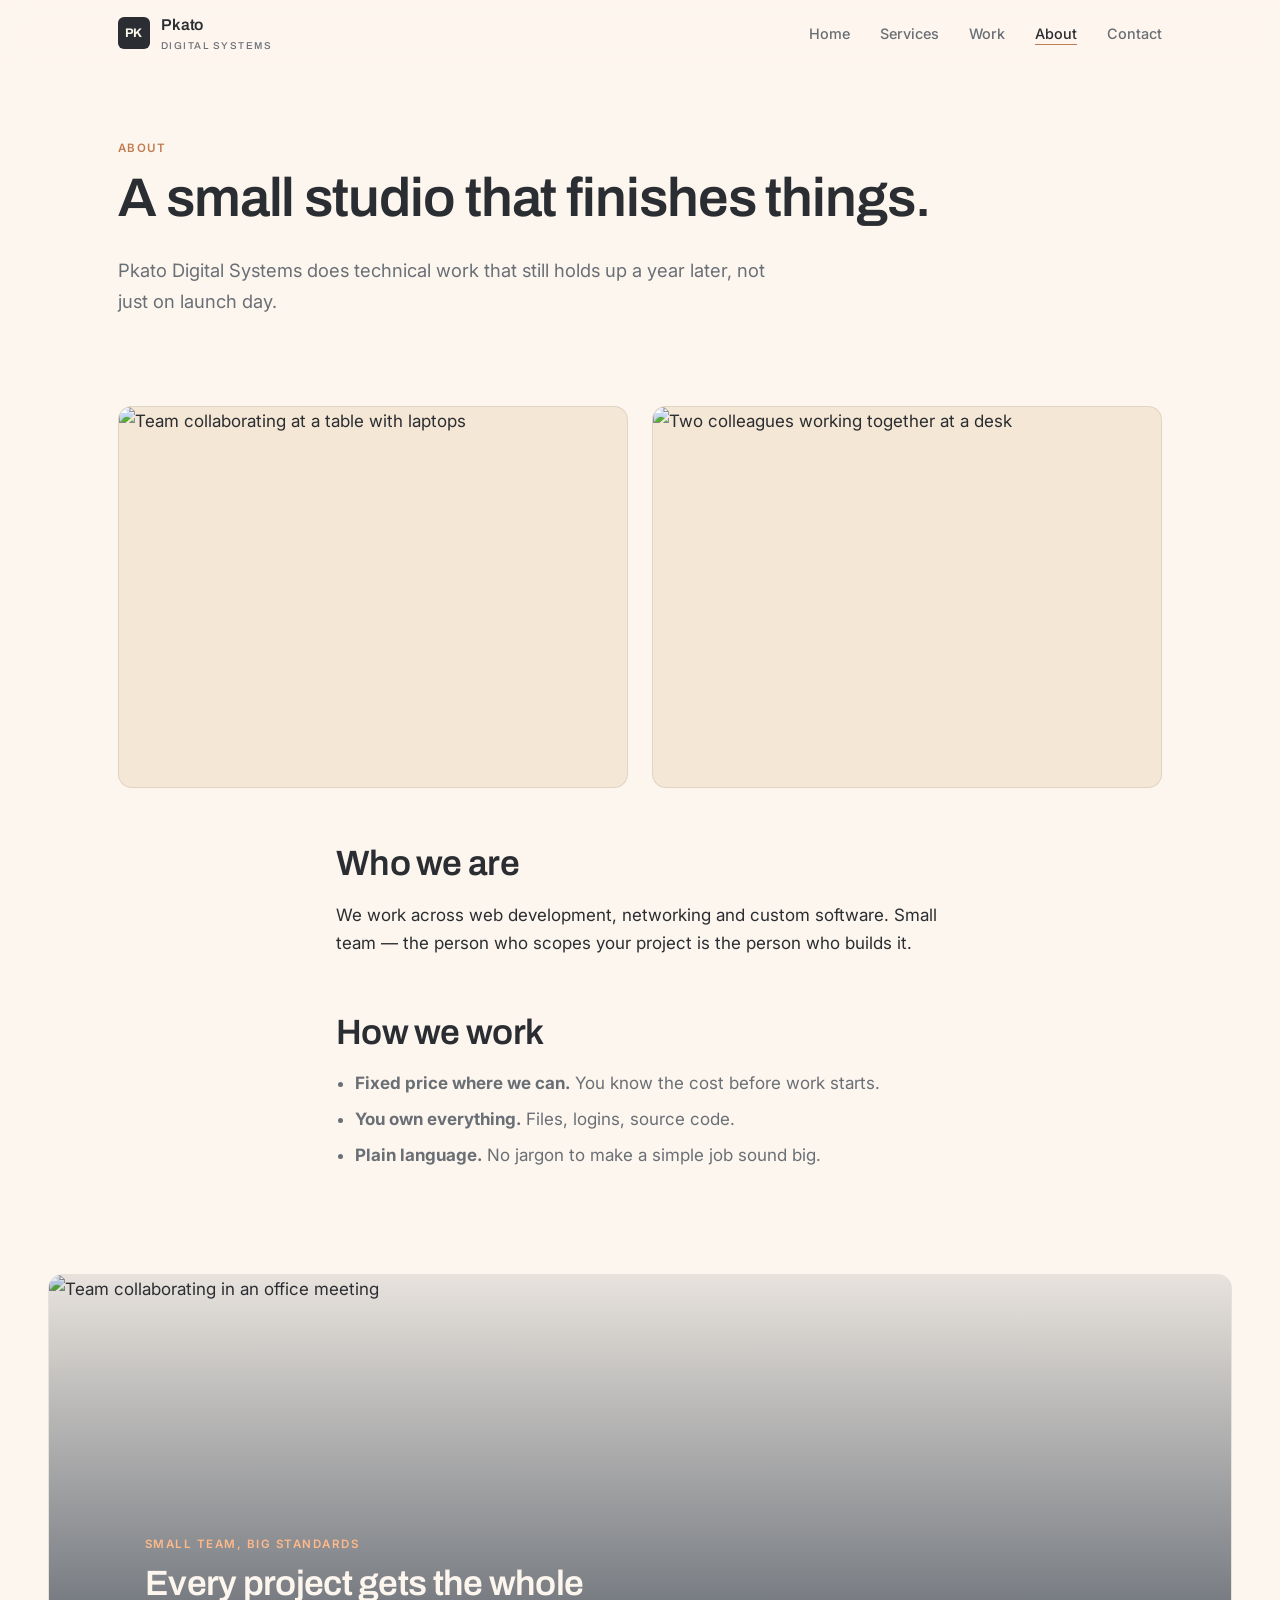
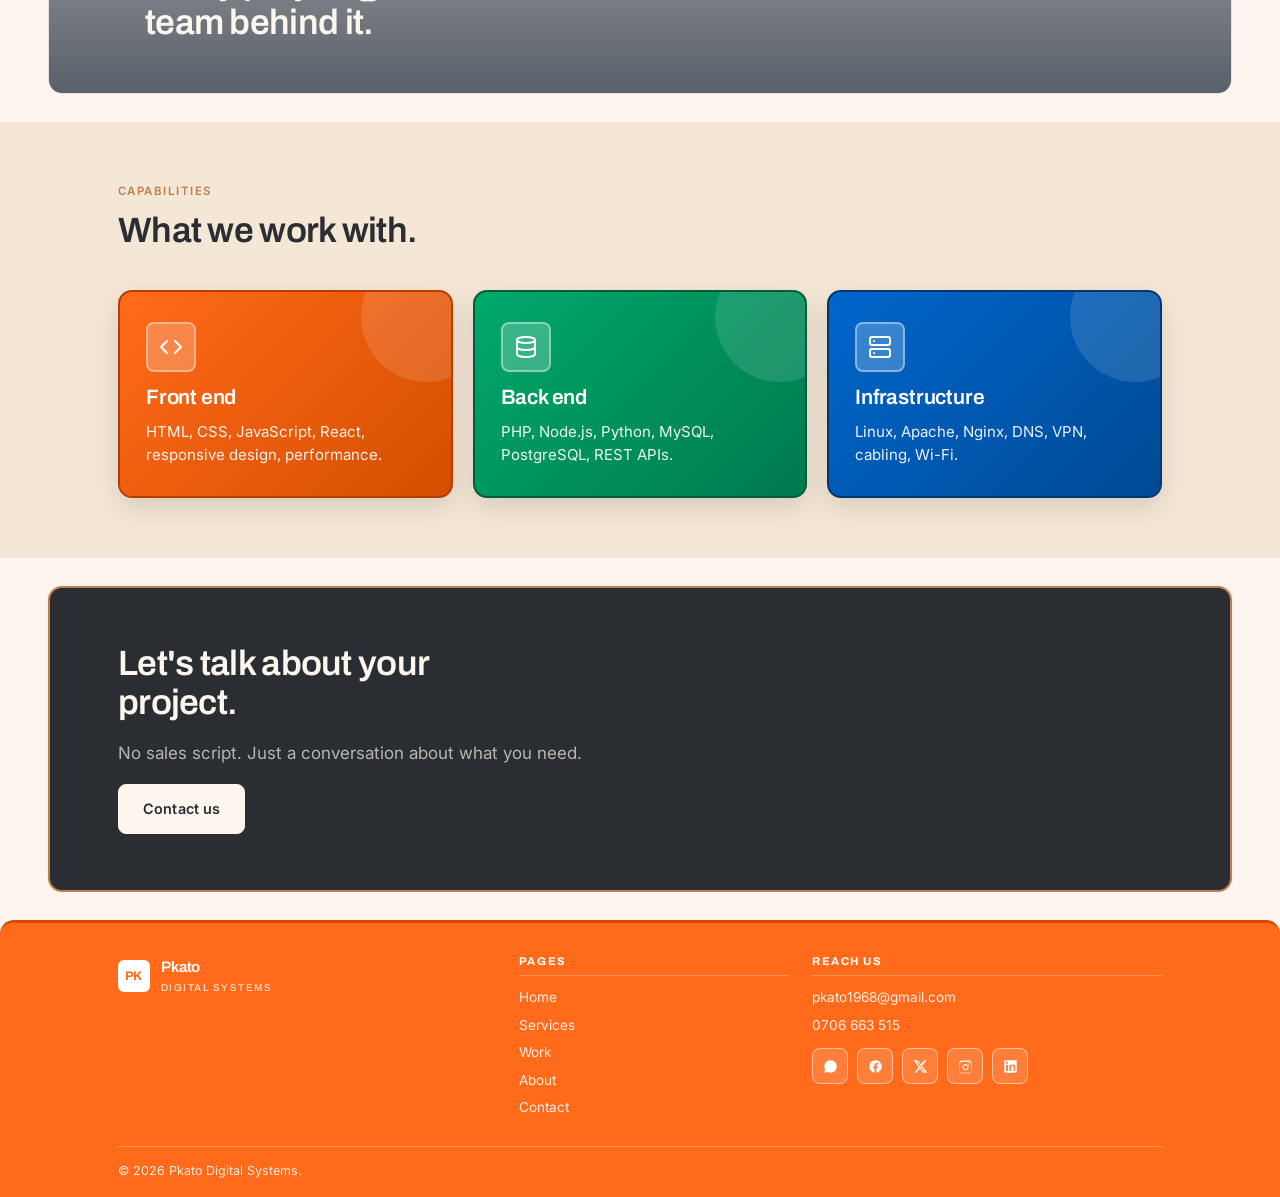
==== commit 28ce488b: "updated files" ====
--- a/about.html
+++ b/about.html
@@ -56,7 +56,7 @@
       </div>
     </div>
 
-    <div class="wrap prose" style="margin-top:clamp(32px,5vw,56px)">
+    <div class="wrap prose" style="margin-top:clamp(28px,4vw,48px)">
       <h2>Who we are</h2>
       <p>We work across web development, networking and custom software. Small team — the person who scopes your project is the person who builds it.</p>
 
@@ -129,7 +129,6 @@
           <span class="brand-mark">PK</span>
           <span class="brand-text">Pkato<span>Digital Systems</span></span>
         </a>
-        <p style="margin-top:16px;max-width:32ch">Web development, networking and custom software.</p>
       </div>
       <div>
         <h4>Pages</h4>
@@ -142,22 +141,13 @@
         </ul>
       </div>
       <div>
-        <h4>Services</h4>
-        <ul>
-          <li><a href="services.html#web">Web development</a></li>
-          <li><a href="services.html#networking">Networking</a></li>
-          <li><a href="services.html#systems">System development</a></li>
-          <li><a href="services.html#support">Support</a></li>
-        </ul>
-      </div>
-      <div>
         <h4>Reach us</h4>
         <ul>
-          <li><a href="mailto:info@pkato.com">info@pkato.com</a></li>
-          <li><a href="tel:+256700000000">+256 700 000 000</a></li>
+          <li><a href="mailto:pkato1968@gmail.com">pkato1968@gmail.com</a></li>
+          <li><a href="tel:+256706663515">0706 663 515</a></li>
         </ul>
-        <div class="socials" style="margin-top:14px">
-          <a href="https://wa.me/256700000000" target="_blank" rel="noopener" aria-label="WhatsApp">
+        <div class="socials" style="margin-top:12px">
+          <a href="https://wa.me/256706663515" target="_blank" rel="noopener" aria-label="WhatsApp">
             <svg viewBox="0 0 24 24" fill="currentColor"><path d="M17.5 14.4c-.3-.2-1.7-.8-2-.9-.3-.1-.5-.2-.7.1-.2.3-.7.9-.9 1.1-.2.2-.3.2-.6.1-.3-.2-1.2-.5-2.4-1.5-.9-.8-1.5-1.8-1.7-2.1-.2-.3 0-.5.1-.6.1-.1.3-.3.4-.5.1-.2.2-.3.2-.5s0-.4-.1-.5c-.1-.2-.7-1.6-.9-2.2-.2-.6-.5-.5-.7-.5h-.6c-.2 0-.5.1-.8.4-.3.3-1 1-1 2.4 0 1.4 1.1 2.8 1.2 3 .2.2 2.1 3.2 5.1 4.4 3 1.2 3.3.8 3.9.7.6-.1 1.9-.8 2.2-1.5.3-.7.3-1.4.2-1.5-.1-.1-.3-.2-.6-.3zM12 2C6.5 2 2 6.5 2 12c0 1.8.5 3.4 1.3 4.9L2 22l5.3-1.3c1.4.8 3 1.3 4.7 1.3 5.5 0 10-4.5 10-10S17.5 2 12 2z"/></svg>
           </a>
           <a href="https://facebook.com/pkatodigital" target="_blank" rel="noopener" aria-label="Facebook">
@@ -176,8 +166,7 @@
       </div>
     </div>
     <div class="legal">
-      <span>&copy; <span data-year></span> Pkato Digital Systems. All rights reserved.</span>
-      <span>Built in-house.</span>
+      <span>&copy; <span data-year></span> Pkato Digital Systems.</span>
     </div>
   </div>
 </footer>
--- a/css/style.css
+++ b/css/style.css
@@ -82,7 +82,7 @@
 
 .img-frame{
   overflow:hidden;border-radius:var(--radius);
-  background:var(--sand);border:2px solid var(--sand);
+  background:var(--sand);border:1px solid var(--line);
 }
 .img-frame img{width:100%;height:100%;object-fit:cover;display:block;transition:transform .7s ease}
 .img-frame:hover img{transform:scale(1.04)}
@@ -93,7 +93,7 @@
   gap:clamp(24px,4vw,52px);align-items:center;
   margin-bottom:clamp(32px,4vw,48px);
 }
-.hero-media{aspect-ratio:4/5;border-radius:var(--radius);border:2px solid var(--accent)}
+.hero-media{aspect-ratio:4/5;border-radius:var(--radius);border:1px solid var(--line)}
 .hero-split h1{max-width:16ch}
 .hero .lede{margin-bottom:1.6em}
 .actions{display:flex;flex-wrap:wrap;gap:12px}
@@ -102,7 +102,7 @@
   display:grid;grid-template-columns:repeat(auto-fit,minmax(200px,1fr));
   gap:14px;background:none;border-top:none;padding-top:0;margin-top:12px;
 }
-.hero-facts div{padding:26px 26px;border-radius:var(--radius);border:3px solid transparent}
+.hero-facts div{padding:24px 24px;border-radius:var(--radius);border:2px solid transparent}
 .hero-facts div:nth-child(1){background:#ff6b1a;border-color:#d54e00}
 .hero-facts div:nth-child(2){background:#00a86b;border-color:#007a4e}
 .hero-facts div:nth-child(3){background:#0066cc;border-color:#004a94}
@@ -115,7 +115,7 @@
 .image-band{
   position:relative;height:clamp(260px,40vw,420px);
   overflow:hidden;margin:clamp(16px,3vw,28px) var(--pad);
-  border-radius:var(--radius);border:3px solid var(--sand);
+  border-radius:var(--radius);border:1px solid var(--line);
 }
 .image-band img{width:100%;height:100%;object-fit:cover}
 .image-band::before{
@@ -130,20 +130,20 @@
 .image-band-overlay h2{color:var(--paper);max-width:24ch;margin:0}
 .image-band-overlay .eyebrow{color:#ffb98a}
 
-.section{padding:clamp(36px,5.5vw,68px) 0}
+.section{padding:clamp(32px,5vw,60px) 0}
 .section-alt{background:var(--sand)}
 .section-cream{background:var(--cream)}
 .section-head{max-width:60ch;margin-bottom:clamp(24px,3.5vw,40px)}
 
 .service-block{
-  padding:clamp(28px,4vw,44px);
-  border:2px solid var(--line);
+  padding:clamp(26px,3.6vw,40px);
+  border:1px solid var(--line);
   border-radius:var(--radius);
-  background:#fff;margin-bottom:22px;
+  background:#fff;margin-bottom:18px;
 }
 .service-block:last-child{margin-bottom:0}
 
-.service-body{max-width:72ch;margin-bottom:clamp(22px,3vw,34px)}
+.service-body{max-width:72ch;margin-bottom:clamp(20px,2.6vw,30px)}
 .service-head{display:flex;align-items:baseline;gap:16px;margin-bottom:.5em}
 .service-num{
   font-family:var(--display);font-size:.78rem;font-weight:600;
@@ -160,12 +160,12 @@
 }
 
 .service-media{display:grid;grid-template-columns:1fr 1fr;gap:clamp(12px,2vw,20px)}
-.service-media .img-frame{aspect-ratio:16/11;border:2px solid var(--sand)}
+.service-media .img-frame{aspect-ratio:16/11;border:1px solid var(--line)}
 
 .service-meta{
   display:flex;gap:24px;flex-wrap:wrap;
-  margin-top:clamp(18px,2.5vw,26px);
-  padding-top:clamp(18px,2.5vw,26px);
+  margin-top:clamp(16px,2.2vw,24px);
+  padding-top:clamp(16px,2.2vw,24px);
   border-top:1px dashed var(--line);
   font-size:.82rem;color:var(--ink-soft);
 }
@@ -188,29 +188,29 @@
 .grid-2{grid-template-columns:repeat(auto-fit,minmax(280px,1fr))}
 .card{
   background:#fff;padding:26px 24px;
-  border-radius:var(--radius);border:2px solid var(--line);
+  border-radius:var(--radius);border:1px solid var(--line);
 }
 .card h3{margin-bottom:.4em}
 .card p{margin:0;color:var(--ink-soft);font-size:.92rem}
 
 .stats{
   background:#fff3e0;color:var(--ink);
-  padding:clamp(44px,6vw,72px) 0;
+  padding:clamp(40px,5vw,64px) 0;
   margin:clamp(16px,3vw,28px) var(--pad);
-  border-radius:var(--radius);border:3px solid #ff6b1a;
+  border-radius:var(--radius);border:2px solid #ff6b1a;
 }
 .stats .wrap{padding:0 clamp(24px,4vw,48px)}
 .stats-grid{
   display:grid;grid-template-columns:repeat(auto-fit,minmax(160px,1fr));
-  gap:32px;text-align:center;
+  gap:28px;text-align:center;
 }
 .stats-grid > div{
-  padding:18px 12px;border-radius:var(--radius-sm);
-  border:2px dashed rgba(255,107,26,.28);
+  padding:16px 10px;border-radius:var(--radius-sm);
+  border:1px dashed rgba(255,107,26,.28);
 }
 .stats-grid strong{
   display:block;font-family:var(--display);
-  font-size:clamp(2.4rem,5vw,3.6rem);font-weight:800;
+  font-size:clamp(2.2rem,4.6vw,3.2rem);font-weight:800;
   letter-spacing:-.04em;line-height:1;margin-bottom:10px;
 }
 .stats-grid > div:nth-child(1) strong{color:#ff6b1a}
@@ -223,7 +223,7 @@
 }
 
 .process-grid{display:grid;grid-template-columns:repeat(auto-fit,minmax(210px,1fr));gap:16px}
-.process-card{padding:28px 24px;border-radius:var(--radius);color:#fff;border:3px solid transparent}
+.process-card{padding:26px 22px;border-radius:var(--radius);color:#fff;border:2px solid transparent}
 .process-card .num{
   display:block;font-family:var(--display);font-size:.7rem;font-weight:600;
   letter-spacing:.14em;opacity:.78;margin-bottom:.9em;
@@ -235,14 +235,13 @@
 .process-card.c3{background:#5f7c9a;border-color:#425a75}
 .process-card.c4{background:#8b6a8f;border-color:#6a4d6e}
 
-/* ===== WORK GRID — colored outer borders only ===== */
-.work-grid{display:grid;grid-template-columns:repeat(auto-fit,minmax(280px,1fr));gap:22px}
+.work-grid{display:grid;grid-template-columns:repeat(auto-fit,minmax(280px,1fr));gap:20px}
 .work-item{
   text-decoration:none;display:block;
-  padding:14px;
+  padding:12px;
   border-radius:var(--radius);
   background:#fff;
-  border:3px solid var(--sand);
+  border:2px solid var(--sand);
   transition:transform .3s ease,box-shadow .3s ease;
 }
 .work-item:hover{
@@ -278,13 +277,42 @@
 .prose li{margin-bottom:.45em}
 
 .about-grid{display:grid;grid-template-columns:1fr 1fr;gap:clamp(14px,2vw,24px)}
-.about-grid .img-frame{aspect-ratio:4/3;border-radius:var(--radius);border:2px solid var(--sand)}
+.about-grid .img-frame{aspect-ratio:4/3;border-radius:var(--radius);border:1px solid var(--line)}
+
+.cap-grid{display:grid;grid-template-columns:repeat(auto-fit,minmax(240px,1fr));gap:20px}
+.cap-card{
+  position:relative;padding:30px 26px;
+  border-radius:var(--radius);color:#fff;
+  border:2px solid transparent;
+  box-shadow:0 10px 26px rgba(42,45,49,.14);
+  transition:transform .3s ease,box-shadow .3s ease;
+  overflow:hidden;
+}
+.cap-card:hover{transform:translateY(-5px);box-shadow:0 18px 40px rgba(42,45,49,.22)}
+.cap-card::after{
+  content:"";position:absolute;top:-40px;right:-40px;
+  width:130px;height:130px;border-radius:50%;
+  background:rgba(255,255,255,.12);pointer-events:none;
+}
+.cap-card h3{color:#fff;margin:.7em 0 .5em;font-size:1.3rem;letter-spacing:-.01em}
+.cap-card p{margin:0;color:rgba(255,255,255,.92);font-size:.94rem;line-height:1.55;position:relative;z-index:1}
+.cap-icon{
+  display:grid;place-items:center;
+  width:50px;height:50px;border-radius:var(--radius-sm);
+  background:rgba(255,255,255,.22);
+  border:2px solid rgba(255,255,255,.4);
+  color:#fff;
+}
+.cap-icon svg{width:24px;height:24px}
+.cap-orange{background:linear-gradient(135deg,#ff6b1a,#d54e00);border-color:#b53f00}
+.cap-green{background:linear-gradient(135deg,#00a86b,#007a4e);border-color:#005c3a}
+.cap-blue{background:linear-gradient(135deg,#0066cc,#004a94);border-color:#003771}
 
 .form{display:grid;gap:16px;max-width:600px}
 .field{display:grid;gap:6px}
 .field label{font-size:.78rem;font-weight:600;letter-spacing:.03em;text-transform:uppercase;color:var(--ink-soft)}
 .field input,.field select,.field textarea{
-  font:inherit;padding:12px 14px;border:2px solid var(--line);
+  font:inherit;padding:12px 14px;border:1px solid var(--line);
   background:#fff;color:var(--ink);border-radius:var(--radius-sm);
   transition:border-color .2s,box-shadow .2s;
 }
@@ -296,7 +324,7 @@
 .form-note{font-size:.82rem;color:var(--ink-soft)}
 
 .info-list{list-style:none;padding:0;margin:0}
-.info-list li{padding:16px 0;border-bottom:1px solid var(--line)}
+.info-list li{padding:14px 0;border-bottom:1px solid var(--line)}
 .info-list li:last-child{border-bottom:none}
 .info-list strong{display:block;font-size:.72rem;text-transform:uppercase;letter-spacing:.13em;color:var(--ink-soft);font-weight:600;margin-bottom:5px}
 .info-list a{text-decoration:none;border-bottom:1px solid var(--line);transition:.2s}
@@ -304,22 +332,22 @@
 
 .socials{display:flex;gap:9px;flex-wrap:wrap;align-items:center}
 .socials a{
-  display:grid;place-items:center;width:42px;height:42px;
-  border:2px solid var(--line);color:var(--ink-soft);
+  display:grid;place-items:center;width:40px;height:40px;
+  border:1px solid var(--line);color:var(--ink-soft);
   border-radius:var(--radius-sm);transition:.2s;text-decoration:none;
   background:#fff;
 }
 .socials a:hover{background:var(--accent);border-color:var(--accent);color:#fff}
-.socials svg{width:18px;height:18px;display:block}
-.socials-lg a{width:48px;height:48px;border-radius:var(--radius)}
-.socials-lg svg{width:21px;height:21px}
+.socials svg{width:17px;height:17px;display:block}
+.socials-lg a{width:44px;height:44px;border-radius:var(--radius)}
+.socials-lg svg{width:20px;height:20px}
 .socials-label{font-size:.72rem;text-transform:uppercase;letter-spacing:.13em;font-weight:600;color:var(--ink-soft);margin-bottom:12px}
 
 .cta{
   background:var(--ink);color:var(--paper);
-  padding:clamp(36px,5vw,64px) 0;
+  padding:clamp(32px,4.5vw,56px) 0;
   margin:clamp(16px,3vw,28px) var(--pad);
-  border-radius:var(--radius);border:3px solid var(--accent);
+  border-radius:var(--radius);border:2px solid var(--accent);
 }
 .cta .wrap{padding:0 clamp(24px,4vw,48px)}
 .cta h2{color:var(--paper);max-width:20ch}
@@ -327,41 +355,117 @@
 .cta .btn-solid{background:var(--paper);color:var(--ink);border-color:var(--paper)}
 .cta .btn-solid:hover{background:var(--accent);border-color:var(--accent);color:#fff}
 
+/* ===== FOOTER — smaller, shorter ===== */
 .site-footer{
   background:#ff6b1a;color:#fff;
-  padding:52px 0 26px;font-size:.9rem;
-  margin-top:clamp(20px,3vw,36px);
+  padding:32px 0 16px;font-size:.85rem;
+  margin-top:clamp(16px,3vw,28px);
   border-radius:var(--radius) var(--radius) 0 0;
-  border-top:5px solid #d54e00;
+  border-top:3px solid #d54e00;
 }
 .site-footer .cols{
-  display:grid;grid-template-columns:1.5fr 1fr 1fr 1.2fr;
-  gap:32px;margin-bottom:36px;
+  display:grid;grid-template-columns:1.4fr 1fr 1.3fr;
+  gap:24px;margin-bottom:22px;
 }
 .site-footer h4{
-  color:#fff;font-size:.72rem;text-transform:uppercase;
-  letter-spacing:.14em;margin-bottom:14px;font-weight:700;
-  padding-bottom:10px;border-bottom:2px solid rgba(255,255,255,.28);
+  color:#fff;font-size:.7rem;text-transform:uppercase;
+  letter-spacing:.14em;margin-bottom:10px;font-weight:700;
+  padding-bottom:8px;border-bottom:1px solid rgba(255,255,255,.28);
 }
 .site-footer ul{list-style:none;padding:0;margin:0}
-.site-footer li{margin-bottom:8px}
-.site-footer a{text-decoration:none;color:rgba(255,255,255,.88);transition:.2s}
+.site-footer li{margin-bottom:5px}
+.site-footer a{text-decoration:none;color:rgba(255,255,255,.88);transition:.2s;font-size:.85rem}
 .site-footer a:hover{color:#fff;text-decoration:underline}
-.site-footer .brand-text{color:#fff}
+.site-footer .brand-text{color:#fff;font-size:.95rem}
 .site-footer .brand-text span{color:rgba(255,255,255,.8)}
 .site-footer .brand-mark{background:#fff;color:#ff6b1a}
-.site-footer p{color:rgba(255,255,255,.88)}
+.site-footer p{color:rgba(255,255,255,.88);font-size:.84rem;margin:0}
 .site-footer .socials a{
   border-color:rgba(255,255,255,.5);
   color:#fff;background:rgba(255,255,255,.14);
+  width:36px;height:36px;
 }
 .site-footer .socials a:hover{background:#fff;border-color:#fff;color:#ff6b1a}
+.site-footer .socials svg{width:15px;height:15px}
 .legal{
   border-top:1px solid rgba(255,255,255,.28);
-  padding-top:20px;display:flex;justify-content:space-between;
-  gap:14px;flex-wrap:wrap;font-size:.8rem;
+  padding-top:14px;display:flex;justify-content:space-between;
+  gap:14px;flex-wrap:wrap;font-size:.78rem;
   color:rgba(255,255,255,.85);
 }
+
+/* ===== CONTACT CARDS ===== */
+.contact-grid{
+  display:grid;grid-template-columns:repeat(auto-fit,minmax(340px,1fr));
+  gap:24px;
+}
+.contact-card{
+  position:relative;background:#fff;
+  padding:clamp(22px,2.6vw,32px);
+  border-radius:var(--radius);
+  border:1px solid var(--line);
+  box-shadow:0 10px 28px rgba(42,45,49,.06);
+  transition:box-shadow .3s ease,transform .3s ease;
+  overflow:hidden;
+}
+.contact-card:hover{box-shadow:0 18px 44px rgba(42,45,49,.1);transform:translateY(-3px)}
+.contact-card::before{
+  content:"";position:absolute;top:0;left:0;right:0;height:4px;
+  background:linear-gradient(90deg,#ff6b1a,#f0a500);
+}
+.contact-card:last-child::before{background:linear-gradient(90deg,#0066cc,#7c4dff,#009688)}
+.contact-card-head{display:flex;align-items:center;gap:12px;margin-bottom:18px}
+.contact-card-head h3{margin:0;font-size:1.2rem;letter-spacing:-.01em}
+.contact-icon{
+  width:42px;height:42px;flex:none;
+  border-radius:var(--radius-sm);display:grid;place-items:center;color:#fff;
+}
+.contact-icon svg{width:20px;height:20px}
+.contact-icon.c-orange{background:#ff6b1a;box-shadow:0 6px 16px rgba(255,107,26,.35)}
+.contact-icon.c-blue{background:#0066cc;box-shadow:0 6px 16px rgba(0,102,204,.35)}
+
+/* ===== COLORED FORM FIELDS ===== */
+.contact-card .field input,
+.contact-card .field select,
+.contact-card .field textarea{
+  border:1px solid #f0e0cc;
+  background:#fffdfa;
+  border-radius:var(--radius-sm);
+  transition:border-color .25s ease,box-shadow .25s ease,background .25s ease;
+}
+.contact-card .field:nth-of-type(1) input{border-color:#ff6b1a;background:#fff8f3}
+.contact-card .field:nth-of-type(1) input:focus{box-shadow:0 0 0 4px rgba(255,107,26,.18)}
+.contact-card .field:nth-of-type(2) input{border-color:#00a86b;background:#f3fbf7}
+.contact-card .field:nth-of-type(2) input:focus{box-shadow:0 0 0 4px rgba(0,168,107,.18)}
+.contact-card .field:nth-of-type(3) input{border-color:#0066cc;background:#f3f7fc}
+.contact-card .field:nth-of-type(3) input:focus{box-shadow:0 0 0 4px rgba(0,102,204,.18)}
+.contact-card .field:nth-of-type(4) select{border-color:#c4128f;background:#fdf3fa}
+.contact-card .field:nth-of-type(4) select:focus{box-shadow:0 0 0 4px rgba(196,18,143,.18)}
+.contact-card .field:nth-of-type(5) textarea{border-color:#7c4dff;background:#f8f5ff}
+.contact-card .field:nth-of-type(5) textarea:focus{box-shadow:0 0 0 4px rgba(124,77,255,.18)}
+.contact-card .field:nth-of-type(1) label{color:#ff6b1a}
+.contact-card .field:nth-of-type(2) label{color:#00a86b}
+.contact-card .field:nth-of-type(3) label{color:#0066cc}
+.contact-card .field:nth-of-type(4) label{color:#c4128f}
+.contact-card .field:nth-of-type(5) label{color:#7c4dff}
+.contact-card .field input:hover,
+.contact-card .field select:hover,
+.contact-card .field textarea:hover{background:#fff}
+.contact-card .field:nth-of-type(4) select{
+  appearance:none;
+  background-image:url("data:image/svg+xml;utf8,<svg xmlns='http://www.w3.org/2000/svg' width='14' height='14' viewBox='0 0 24 24' fill='none' stroke='%23c4128f' stroke-width='3' stroke-linecap='round' stroke-linejoin='round'><polyline points='6 9 12 15 18 9'/></svg>");
+  background-repeat:no-repeat;
+  background-position:right 14px center;
+  padding-right:38px;
+}
+.contact-card .btn-solid{
+  background:linear-gradient(135deg,#ff6b1a,#e55a0a);
+  border:none;color:#fff;padding:14px 30px;
+  font-size:.95rem;font-weight:700;letter-spacing:.02em;
+  box-shadow:0 10px 24px rgba(255,107,26,.32);
+  transition:transform .2s ease,box-shadow .2s ease;
+}
+.contact-card .btn-solid:hover{transform:translateY(-2px);box-shadow:0 14px 30px rgba(255,107,26,.42)}
 
 .reveal{opacity:0;transform:translateY(12px);transition:opacity .6s ease,transform .6s ease}
 .reveal.in{opacity:1;transform:none}
@@ -383,287 +487,5 @@
   .row-media{aspect-ratio:16/9}
   .service-media{grid-template-columns:1fr}
   .about-grid{grid-template-columns:1fr}
-  .site-footer .cols{grid-template-columns:1fr;gap:28px}
-}
-/* ===== BEAUTIFUL CONTACT CARDS ===== */
-.contact-grid{
-  display:grid;
-  grid-template-columns:repeat(auto-fit,minmax(340px,1fr));
-  gap:28px;
-}
-
-.contact-card{
-  position:relative;
-  background:#fff;
-  padding:clamp(24px,3vw,36px);
-  border-radius:var(--radius);
-  border:2px solid var(--line);
-  box-shadow:0 10px 28px rgba(42,45,49,.06);
-  transition:box-shadow .3s ease,transform .3s ease;
-  overflow:hidden;
-}
-.contact-card:hover{
-  box-shadow:0 18px 44px rgba(42,45,49,.1);
-  transform:translateY(-3px);
-}
-.contact-card::before{
-  content:"";
-  position:absolute;
-  top:0;left:0;right:0;
-  height:5px;
-  background:linear-gradient(90deg,#ff6b1a,#00a86b,#0066cc,#c4128f);
-}
-.contact-card:first-child::before{background:linear-gradient(90deg,#ff6b1a,#f0a500)}
-.contact-card:last-child::before{background:linear-gradient(90deg,#0066cc,#7c4dff,#009688)}
-
-.contact-card-head{
-  display:flex;
-  align-items:center;
-  gap:14px;
-  margin-bottom:20px;
-}
-.contact-card-head h3{
-  margin:0;
-  font-size:1.25rem;
-  letter-spacing:-.01em;
-}
-.contact-icon{
-  width:44px;height:44px;
-  flex:none;
-  border-radius:var(--radius-sm);
-  display:grid;
-  place-items:center;
-  color:#fff;
-}
-.contact-icon svg{width:22px;height:22px}
-.contact-icon.c-orange{background:#ff6b1a;box-shadow:0 6px 16px rgba(255,107,26,.35)}
-.contact-icon.c-blue{background:#0066cc;box-shadow:0 6px 16px rgba(0,102,204,.35)}
-
-.contact-card .img-frame{
-  border:2px solid var(--line);
-}
-.contact-card .form{margin-top:6px}
-
-.contact-card .info-list li{
-  padding:14px 0;
-}
-.contact-card .socials a{
-  border-width:2px;
-}
-/* ===== BEAUTIFUL FORM FIELDS ===== */
-.contact-card .field input,
-.contact-card .field select,
-.contact-card .field textarea{
-  border:2px solid #f0e0cc;
-  background:#fffdfa;
-  border-radius:var(--radius-sm);
-  transition:border-color .25s ease,box-shadow .25s ease,background .25s ease;
-}
-.contact-card .field input:hover,
-.contact-card .field select:hover,
-.contact-card .field textarea:hover{
-  border-color:#e6c9a8;
-}
-.contact-card .field input:focus,
-.contact-card .field select:focus,
-.contact-card .field textarea:focus{
-  outline:none;
-  border-color:#ff6b1a;
-  background:#fff;
-  box-shadow:0 0 0 4px rgba(255,107,26,.14);
-}
-.contact-card .field label{
-  color:#c17d52;
-  font-weight:700;
-  letter-spacing:.08em;
-}
-.contact-card .field select{
-  appearance:none;
-  background-image:url("data:image/svg+xml;utf8,<svg xmlns='http://www.w3.org/2000/svg' width='14' height='14' viewBox='0 0 24 24' fill='none' stroke='%23c17d52' stroke-width='3' stroke-linecap='round' stroke-linejoin='round'><polyline points='6 9 12 15 18 9'/></svg>");
-  background-repeat:no-repeat;
-  background-position:right 14px center;
-  padding-right:38px;
-}
-
-/* give the second card a blue accent for its fields too */
-.contact-card:last-child .field input:focus,
-.contact-card:last-child .field select:focus,
-.contact-card:last-child .field textarea:focus{
-  border-color:#0066cc;
-  box-shadow:0 0 0 4px rgba(0,102,204,.14);
-}
-
-/* nicer send button */
-.contact-card .btn-solid{
-  background:#ff6b1a;
-  border-color:#ff6b1a;
-  color:#fff;
-  padding:14px 28px;
-  font-size:.95rem;
-  box-shadow:0 8px 20px rgba(255,107,26,.28);
-}
-.contact-card .btn-solid:hover{
-  background:#e55a0a;
-  border-color:#e55a0a;
-  transform:translateY(-1px);
-  box-shadow:0 12px 26px rgba(255,107,26,.36);
-}
-/* ===== COLORED FORM FIELDS ===== */
-.contact-card .field input,
-.contact-card .field select,
-.contact-card .field textarea{
-  border:2px solid #f0e0cc;
-  background:#fffdfa;
-  border-radius:var(--radius-sm);
-  transition:border-color .25s ease,box-shadow .25s ease,background .25s ease;
-}
-
-/* each field gets its own color */
-.contact-card .field:nth-of-type(1) input{
-  border-color:#ff6b1a;
-  background:#fff8f3;
-}
-.contact-card .field:nth-of-type(1) input:focus{
-  box-shadow:0 0 0 4px rgba(255,107,26,.18);
-}
-
-.contact-card .field:nth-of-type(2) input{
-  border-color:#00a86b;
-  background:#f3fbf7;
-}
-.contact-card .field:nth-of-type(2) input:focus{
-  box-shadow:0 0 0 4px rgba(0,168,107,.18);
-}
-
-.contact-card .field:nth-of-type(3) input{
-  border-color:#0066cc;
-  background:#f3f7fc;
-}
-.contact-card .field:nth-of-type(3) input:focus{
-  box-shadow:0 0 0 4px rgba(0,102,204,.18);
-}
-
-.contact-card .field:nth-of-type(4) select{
-  border-color:#c4128f;
-  background:#fdf3fa;
-}
-.contact-card .field:nth-of-type(4) select:focus{
-  box-shadow:0 0 0 4px rgba(196,18,143,.18);
-}
-
-.contact-card .field:nth-of-type(5) textarea{
-  border-color:#7c4dff;
-  background:#f8f5ff;
-}
-.contact-card .field:nth-of-type(5) textarea:focus{
-  box-shadow:0 0 0 4px rgba(124,77,255,.18);
-}
-
-/* labels match their field colors */
-.contact-card .field:nth-of-type(1) label{color:#ff6b1a}
-.contact-card .field:nth-of-type(2) label{color:#00a86b}
-.contact-card .field:nth-of-type(3) label{color:#0066cc}
-.contact-card .field:nth-of-type(4) label{color:#c4128f}
-.contact-card .field:nth-of-type(5) label{color:#7c4dff}
-
-/* keep all fields gentle on hover */
-.contact-card .field input:hover,
-.contact-card .field select:hover,
-.contact-card .field textarea:hover{
-  background:#fff;
-}
-
-/* custom select arrow matching its pink border */
-.contact-card .field:nth-of-type(4) select{
-  appearance:none;
-  background-image:url("data:image/svg+xml;utf8,<svg xmlns='http://www.w3.org/2000/svg' width='14' height='14' viewBox='0 0 24 24' fill='none' stroke='%23c4128f' stroke-width='3' stroke-linecap='round' stroke-linejoin='round'><polyline points='6 9 12 15 18 9'/></svg>");
-  background-repeat:no-repeat;
-  background-position:right 14px center;
-  padding-right:38px;
-}
-
-/* ===== nicer send button ===== */
-.contact-card .btn-solid{
-  background:linear-gradient(135deg,#ff6b1a,#e55a0a);
-  border:none;
-  color:#fff;
-  padding:14px 30px;
-  font-size:.95rem;
-  font-weight:700;
-  letter-spacing:.02em;
-  box-shadow:0 10px 24px rgba(255,107,26,.32);
-  transition:transform .2s ease,box-shadow .2s ease;
-}
-.contact-card .btn-solid:hover{
-  transform:translateY(-2px);
-  box-shadow:0 14px 30px rgba(255,107,26,.42);
-}
-/* ===== COLORED CAPABILITY CARDS ===== */
-.cap-grid{
-  display:grid;
-  grid-template-columns:repeat(auto-fit,minmax(240px,1fr));
-  gap:22px;
-}
-
-.cap-card{
-  position:relative;
-  padding:32px 28px;
-  border-radius:var(--radius);
-  color:#fff;
-  border:3px solid transparent;
-  box-shadow:0 10px 26px rgba(42,45,49,.14);
-  transition:transform .3s ease,box-shadow .3s ease;
-  overflow:hidden;
-}
-.cap-card:hover{
-  transform:translateY(-5px);
-  box-shadow:0 18px 40px rgba(42,45,49,.22);
-}
-.cap-card::after{
-  content:"";
-  position:absolute;
-  top:-40px;right:-40px;
-  width:130px;height:130px;
-  border-radius:50%;
-  background:rgba(255,255,255,.12);
-  pointer-events:none;
-}
-
-.cap-card h3{
-  color:#fff;
-  margin:.7em 0 .5em;
-  font-size:1.3rem;
-  letter-spacing:-.01em;
-}
-.cap-card p{
-  margin:0;
-  color:rgba(255,255,255,.92);
-  font-size:.94rem;
-  line-height:1.55;
-  position:relative;
-  z-index:1;
-}
-
-.cap-icon{
-  display:grid;
-  place-items:center;
-  width:52px;height:52px;
-  border-radius:var(--radius-sm);
-  background:rgba(255,255,255,.22);
-  border:2px solid rgba(255,255,255,.4);
-  color:#fff;
-}
-.cap-icon svg{width:26px;height:26px}
-
-.cap-orange{
-  background:linear-gradient(135deg,#ff6b1a,#d54e00);
-  border-color:#b53f00;
-}
-.cap-green{
-  background:linear-gradient(135deg,#00a86b,#007a4e);
-  border-color:#005c3a;
-}
-.cap-blue{
-  background:linear-gradient(135deg,#0066cc,#004a94);
-  border-color:#003771;
+  .site-footer .cols{grid-template-columns:1fr;gap:20px}
 }
